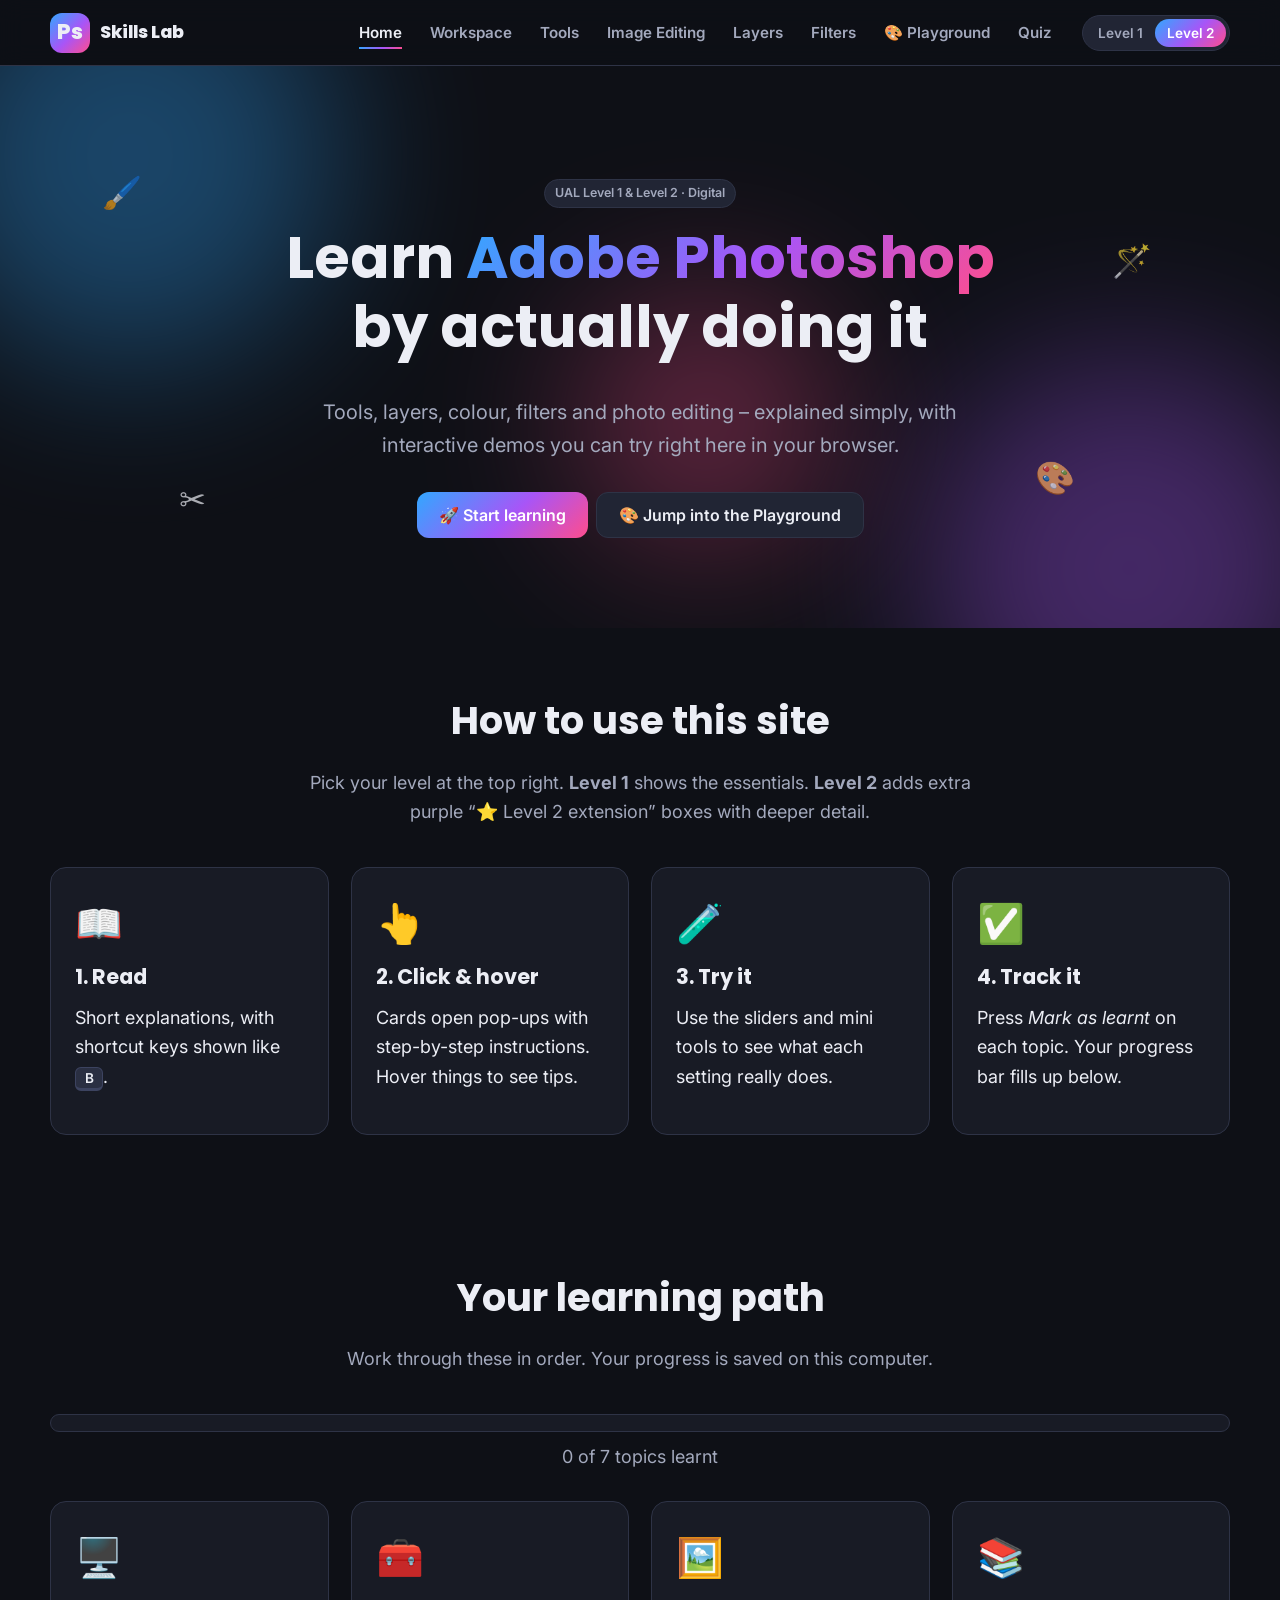
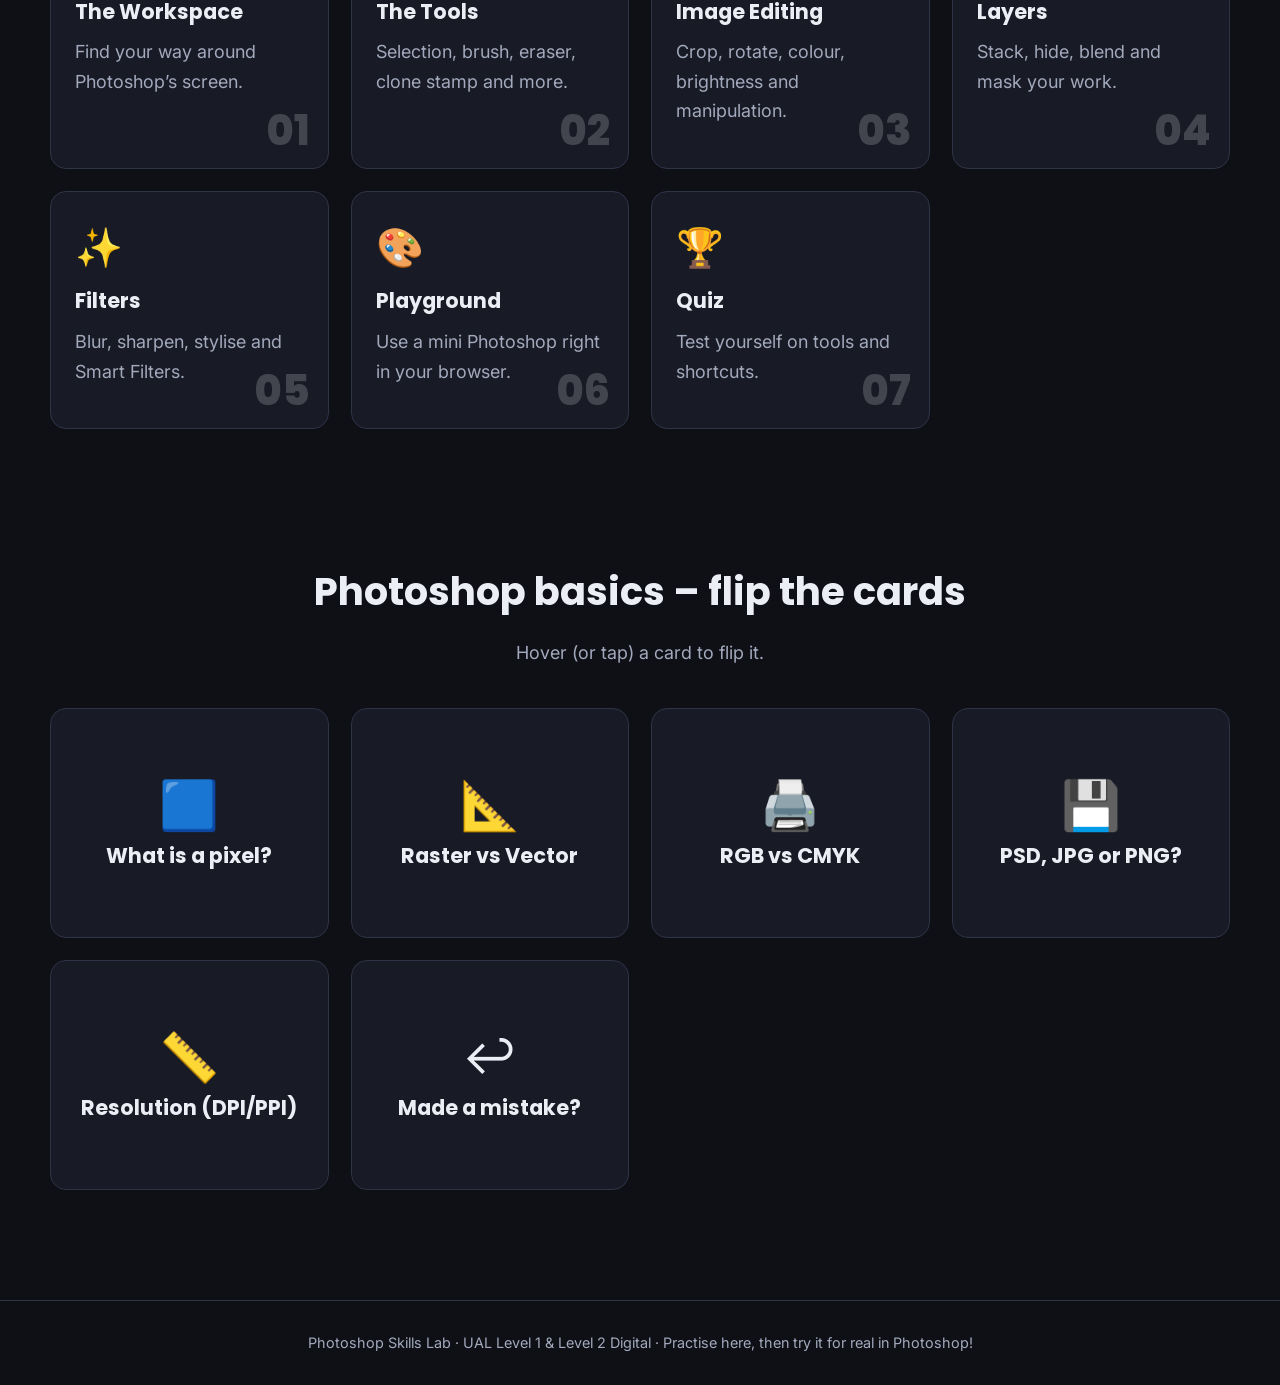
==== index.html @ cb0659a5 "Add files via upload" ====
<!DOCTYPE html>
<html lang="en">
<head>
  <meta charset="UTF-8">
  <meta name="viewport" content="width=device-width, initial-scale=1.0">
  <title>Photoshop Skills Lab</title>
  <link rel="stylesheet" href="css/style.css">
</head>
<body>

  <!-- ===== HERO ===== -->
  <header class="hero">
    <div class="blob b1"></div><div class="blob b2"></div><div class="blob b3"></div>
    <div class="floating-icons">
      <span style="top:18%;left:8%">🖌️</span>
      <span style="top:30%;right:10%;animation-delay:-2s">🪄</span>
      <span style="bottom:18%;left:14%;animation-delay:-3s">✂️</span>
      <span style="bottom:22%;right:16%;animation-delay:-1s">🎨</span>
    </div>
    <div class="container">
      <span class="pill">UAL Level 1 &amp; Level 2 · Digital</span>
      <h1 style="margin-top:16px">Learn <span class="grad-text">Adobe Photoshop</span><br>by actually doing it</h1>
      <p class="lead">Tools, layers, colour, filters and photo editing – explained simply, with interactive demos you can try right here in your browser.</p>
      <div class="btn-row" style="justify-content:center">
        <a class="btn btn-primary" href="workspace.html">🚀 Start learning</a>
        <a class="btn" href="playground.html">🎨 Jump into the Playground</a>
      </div>
    </div>
  </header>

  <!-- ===== HOW TO USE ===== -->
  <section class="container">
    <div class="section-title reveal">
      <h2>How to use this site</h2>
      <p>Pick your level at the top right. <strong>Level 1</strong> shows the essentials. <strong>Level 2</strong> adds extra purple “⭐ Level 2 extension” boxes with deeper detail.</p>
    </div>
    <div class="grid">
      <div class="card reveal"><div class="icon">📖</div><h3>1. Read</h3><p>Short explanations, with shortcut keys shown like <kbd>B</kbd>.</p></div>
      <div class="card reveal"><div class="icon">👆</div><h3>2. Click &amp; hover</h3><p>Cards open pop-ups with step-by-step instructions. Hover things to see tips.</p></div>
      <div class="card reveal"><div class="icon">🧪</div><h3>3. Try it</h3><p>Use the sliders and mini tools to see what each setting really does.</p></div>
      <div class="card reveal"><div class="icon">✅</div><h3>4. Track it</h3><p>Press <em>Mark as learnt</em> on each topic. Your progress bar fills up below.</p></div>
    </div>
  </section>

  <!-- ===== LEARNING PATH ===== -->
  <section class="container">
    <div class="section-title reveal">
      <h2>Your learning path</h2>
      <p>Work through these in order. Your progress is saved on this computer.</p>
    </div>
    <div class="progress-wrap reveal" style="margin-bottom:10px"><div class="progress-fill" id="path-progress"></div></div>
    <p class="center muted" id="path-text" style="margin-bottom:30px"></p>
    <div class="grid" id="path"></div>
  </section>

  <!-- ===== DID YOU KNOW flip cards ===== -->
  <section class="container">
    <div class="section-title reveal">
      <h2>Photoshop basics – flip the cards</h2>
      <p>Hover (or tap) a card to flip it.</p>
    </div>
    <div class="grid">
      <div class="flip reveal" onclick="this.classList.toggle('flipped')"><div class="flip-inner">
        <div class="flip-face flip-front"><div class="icon">🟦</div><h3>What is a pixel?</h3></div>
        <div class="flip-face flip-back"><p>A <strong>pixel</strong> is one tiny square of colour. Photos are made of millions of them. Zoom right in on any photo and you will see the squares.</p></div>
      </div></div>
      <div class="flip reveal" onclick="this.classList.toggle('flipped')"><div class="flip-inner">
        <div class="flip-face flip-front"><div class="icon">📐</div><h3>Raster vs Vector</h3></div>
        <div class="flip-face flip-back"><p>Photoshop is mainly <strong>raster</strong> (pixels) – it goes blurry if you enlarge it too much. <strong>Vector</strong> (Illustrator) uses maths and stays sharp at any size.</p></div>
      </div></div>
      <div class="flip reveal" onclick="this.classList.toggle('flipped')"><div class="flip-inner">
        <div class="flip-face flip-front"><div class="icon">🖨️</div><h3>RGB vs CMYK</h3></div>
        <div class="flip-face flip-back"><p><strong>RGB</strong> (Red, Green, Blue) is for screens. <strong>CMYK</strong> (Cyan, Magenta, Yellow, Black) is for printing. Choose this when you make a new document.</p></div>
      </div></div>
      <div class="flip reveal" onclick="this.classList.toggle('flipped')"><div class="flip-inner">
        <div class="flip-face flip-front"><div class="icon">💾</div><h3>PSD, JPG or PNG?</h3></div>
        <div class="flip-face flip-back"><p><strong>PSD</strong> keeps your layers (save your working file as this!). <strong>JPG</strong> is small, for photos. <strong>PNG</strong> keeps transparent backgrounds.</p></div>
      </div></div>
      <div class="flip reveal" onclick="this.classList.toggle('flipped')"><div class="flip-inner">
        <div class="flip-face flip-front"><div class="icon">📏</div><h3>Resolution (DPI/PPI)</h3></div>
        <div class="flip-face flip-back"><p><strong>72 ppi</strong> is fine for screens and web. <strong>300 ppi</strong> is the standard for good-quality printing.</p></div>
      </div></div>
      <div class="flip reveal" onclick="this.classList.toggle('flipped')"><div class="flip-inner">
        <div class="flip-face flip-front"><div class="icon">↩️</div><h3>Made a mistake?</h3></div>
        <div class="flip-face flip-back"><p>Press <kbd>Ctrl</kbd>+<kbd>Z</kbd> (Mac: <kbd>⌘</kbd>+<kbd>Z</kbd>) to undo. Press it again to keep going back. The <strong>History</strong> panel shows every step.</p></div>
      </div></div>
    </div>
  </section>

  <script src="js/main.js"></script>
  <script>
    /* Learning path cards – edit this list to change the path */
    const path = [
      { id: 'workspace', icon: '🖥️', title: 'The Workspace',  text: 'Find your way around Photoshop’s screen.', href: 'workspace.html' },
      { id: 'tools',     icon: '🧰', title: 'The Tools',      text: 'Selection, brush, eraser, clone stamp and more.', href: 'tools.html' },
      { id: 'editing',   icon: '🖼️', title: 'Image Editing',  text: 'Crop, rotate, colour, brightness and manipulation.', href: 'editing.html' },
      { id: 'layers',    icon: '📚', title: 'Layers',         text: 'Stack, hide, blend and mask your work.', href: 'layers.html' },
      { id: 'filters',   icon: '✨', title: 'Filters',        text: 'Blur, sharpen, stylise and Smart Filters.', href: 'filters.html' },
      { id: 'playground',icon: '🎨', title: 'Playground',     text: 'Use a mini Photoshop right in your browser.', href: 'playground.html' },
      { id: 'quiz',      icon: '🏆', title: 'Quiz',           text: 'Test yourself on tools and shortcuts.', href: 'quiz.html' }
    ];
    const done = getDone();
    document.getElementById('path').innerHTML = path.map((p, i) => `
      <a class="card path-card reveal visible ${done.includes(p.id) ? 'done' : ''}" href="${p.href}" style="text-decoration:none;color:inherit">
        <div class="icon">${p.icon}</div><h3>${p.title}</h3><p class="muted">${p.text}</p>
        <span class="num">0${i + 1}</span>
      </a>`).join('');
    const count = path.filter(p => done.includes(p.id)).length;
    setTimeout(() => document.getElementById('path-progress').style.width = (count / path.length * 100) + '%', 300);
    document.getElementById('path-text').textContent = `${count} of ${path.length} topics learnt`;
  </script>
</body>
</html>
---- css/style.css ----
/* ============================================================
   PHOTOSHOP SKILLS LAB  –  main stylesheet
   Change the colours in :root to re-theme the whole site.
   ============================================================ */
@import url('https://fonts.googleapis.com/css2?family=Poppins:wght@500;700;800&family=Inter:wght@400;500;600&display=swap');

:root {
  --bg: #0e1016;
  --panel: #181b25;
  --panel-2: #212534;
  --line: #2e3346;
  --text: #eceef5;
  --muted: #a3a9bd;
  --accent: #31a8ff;      /* Photoshop-style blue */
  --accent-2: #a855f7;    /* purple */
  --pink: #ff4d8d;
  --green: #22c55e;
  --yellow: #facc15;
  --orange: #fb923c;
  --radius: 16px;
  --shadow: 0 10px 30px rgba(0, 0, 0, .35);
  --grad: linear-gradient(135deg, var(--accent), var(--accent-2) 55%, var(--pink));
}

* { box-sizing: border-box; }
html { scroll-behavior: smooth; }
body {
  margin: 0;
  background: var(--bg);
  color: var(--text);
  font-family: 'Inter', system-ui, sans-serif;
  font-size: 18px;              /* large, easy-to-read base size */
  line-height: 1.65;
}
h1, h2, h3, h4 { font-family: 'Poppins', sans-serif; line-height: 1.2; margin: 0 0 .6em; }
h1 { font-size: clamp(2.2rem, 5vw, 3.6rem); }
h2 { font-size: clamp(1.7rem, 3.5vw, 2.4rem); }
h3 { font-size: 1.3rem; }
p  { margin: 0 0 1em; }
a  { color: var(--accent); }
img { max-width: 100%; display: block; }
.container { width: min(1180px, 100% - 32px); margin-inline: auto; }
section { padding: 70px 0; }
.muted { color: var(--muted); }
.center { text-align: center; }
.grad-text { background: var(--grad); -webkit-background-clip: text; background-clip: text; color: transparent; }

/* ---------- scroll progress bar ---------- */
#scroll-progress { position: fixed; top: 0; left: 0; height: 4px; width: 0; background: var(--grad); z-index: 200; }

/* ---------- navigation ---------- */
.site-nav {
  position: sticky; top: 0; z-index: 100;
  background: rgba(14, 16, 22, .85); backdrop-filter: blur(12px);
  border-bottom: 1px solid var(--line);
}
.nav-inner { display: flex; align-items: center; gap: 18px; padding: 12px 0; }
.logo { display: flex; align-items: center; gap: 10px; text-decoration: none; color: var(--text); font-family: 'Poppins'; font-weight: 800; font-size: 1.1rem; }
.logo-mark {
  width: 40px; height: 40px; border-radius: 12px; display: grid; place-items: center;
  background: var(--grad); font-size: 1.3rem; transition: transform .4s;
}
.logo:hover .logo-mark { transform: rotate(-12deg) scale(1.1); }
.nav-links { display: flex; gap: 4px; list-style: none; margin: 0 0 0 auto; padding: 0; }
.nav-links a {
  position: relative; display: block; padding: 8px 12px; border-radius: 10px;
  color: var(--muted); text-decoration: none; font-weight: 600; font-size: .95rem; transition: .2s;
}
.nav-links a::after {
  content: ''; position: absolute; left: 12px; right: 12px; bottom: 4px; height: 2px;
  background: var(--grad); transform: scaleX(0); transition: transform .3s;
}
.nav-links a:hover { color: var(--text); background: var(--panel-2); }
.nav-links a:hover::after, .nav-links a.active::after { transform: scaleX(1); }
.nav-links a.active { color: var(--text); }
.level-switch { display: flex; background: var(--panel-2); border: 1px solid var(--line); border-radius: 999px; padding: 3px; }
.level-switch button {
  border: 0; background: none; color: var(--muted); font: 600 .85rem 'Inter'; padding: 6px 12px;
  border-radius: 999px; cursor: pointer; transition: .25s;
}
.level-switch button.on { background: var(--grad); color: #fff; }
.burger { display: none; margin-left: auto; background: none; border: 0; color: var(--text); font-size: 1.8rem; cursor: pointer; }

@media (max-width: 980px) {
  .burger { display: block; }
  .nav-links {
    position: absolute; top: 100%; left: 0; right: 0; flex-direction: column; padding: 12px 16px;
    background: var(--panel); border-bottom: 1px solid var(--line); display: none;
  }
  .nav-links.open { display: flex; }
}

/* ---------- buttons ---------- */
.btn {
  display: inline-flex; align-items: center; gap: 8px; padding: 12px 22px; border-radius: 12px;
  border: 1px solid var(--line); background: var(--panel-2); color: var(--text);
  font: 600 1rem 'Inter'; cursor: pointer; text-decoration: none; transition: transform .2s, box-shadow .2s, background .2s;
}
.btn:hover { transform: translateY(-3px); box-shadow: 0 8px 24px rgba(49, 168, 255, .25); }
.btn:active { transform: translateY(0) scale(.97); }
.btn-primary { background: var(--grad); border: 0; color: #fff; }
.btn-small { padding: 7px 14px; font-size: .9rem; }
.btn.is-on { outline: 2px solid var(--accent); background: #1d3550; }

/* ---------- hero ---------- */
.hero { position: relative; overflow: hidden; padding: 110px 0 90px; text-align: center; }
.hero p.lead { font-size: 1.25rem; color: var(--muted); max-width: 720px; margin: 0 auto 30px; }
.blob { position: absolute; width: 420px; height: 420px; border-radius: 50%; filter: blur(80px); opacity: .35; z-index: -1; animation: float 12s ease-in-out infinite; }
.blob.b1 { background: var(--accent); top: -120px; left: -80px; }
.blob.b2 { background: var(--accent-2); bottom: -150px; right: -60px; animation-delay: -4s; }
.blob.b3 { background: var(--pink); top: 40%; left: 45%; width: 260px; height: 260px; animation-delay: -8s; }
@keyframes float { 0%,100% { transform: translate(0,0) scale(1); } 50% { transform: translate(40px,-30px) scale(1.12); } }
.floating-icons span {
  position: absolute; font-size: 2rem; opacity: .7; animation: bob 6s ease-in-out infinite;
}
@keyframes bob { 0%,100% { transform: translateY(0) rotate(0); } 50% { transform: translateY(-18px) rotate(10deg); } }
.page-hero { padding: 70px 0 40px; text-align: center; position: relative; overflow: hidden; }
.page-hero .emoji { font-size: 3.5rem; display: inline-block; animation: bob 4s ease-in-out infinite; }

/* ---------- cards ---------- */
.grid { display: grid; gap: 22px; grid-template-columns: repeat(auto-fill, minmax(250px, 1fr)); }
.card {
  position: relative; background: var(--panel); border: 1px solid var(--line); border-radius: var(--radius);
  padding: 24px; transition: transform .25s, border-color .25s, box-shadow .25s; overflow: hidden;
}
.card::before { /* glow that follows the mouse */
  content: ''; position: absolute; inset: 0; pointer-events: none; opacity: 0; transition: opacity .3s;
  background: radial-gradient(300px circle at var(--mx, 50%) var(--my, 50%), rgba(49,168,255,.18), transparent 60%);
}
.card:hover::before { opacity: 1; }
.card:hover { border-color: var(--accent); box-shadow: var(--shadow); }
.card.clickable { cursor: pointer; }
.card .icon { font-size: 2.4rem; margin-bottom: 10px; display: inline-block; transition: transform .35s; }
.card:hover .icon { transform: scale(1.2) rotate(-8deg); }
.card .tag { position: absolute; top: 16px; right: 16px; }

kbd {
  display: inline-block; min-width: 28px; padding: 2px 8px; border-radius: 6px; text-align: center;
  background: #2a2f42; border: 1px solid #3c4360; border-bottom-width: 3px; font: 600 .85rem 'Inter'; color: var(--text);
}
.pill { display: inline-block; padding: 3px 10px; border-radius: 999px; background: var(--panel-2); border: 1px solid var(--line); font-size: .78rem; font-weight: 600; color: var(--muted); }

/* ---------- info boxes ---------- */
.box { border-radius: 14px; padding: 18px 20px; margin: 18px 0; border-left: 5px solid; background: var(--panel); }
.box.tip  { border-color: var(--green); }
.box.warn { border-color: var(--orange); }
.box.info { border-color: var(--accent); }
.box strong:first-child { display: block; margin-bottom: 4px; }
.l2 { position: relative; border: 1px dashed var(--accent-2); background: rgba(168, 85, 247, .07); border-radius: 14px; padding: 18px 20px; margin: 18px 0; }
.l2::before { content: '⭐ Level 2 extension'; display: block; margin-bottom: 8px; font: 700 .75rem 'Inter'; letter-spacing: .05em; text-transform: uppercase; color: var(--accent-2); }
body[data-level="1"] .l2 { display: none !important; }

/* ---------- section titles / two-column layout ---------- */
.section-title { text-align: center; margin-bottom: 40px; }
.section-title p { color: var(--muted); max-width: 680px; margin: 0 auto; }
.split { display: grid; grid-template-columns: 1fr 1fr; gap: 40px; align-items: center; }
@media (max-width: 860px) { .split { grid-template-columns: 1fr; } }

/* ---------- reveal on scroll ---------- */
.reveal { opacity: 0; transform: translateY(30px); transition: opacity .7s, transform .7s; }
.reveal.visible { opacity: 1; transform: none; }

/* ---------- tooltips (add data-tip="text" to anything) ---------- */
[data-tip] { position: relative; }
[data-tip]:hover::after {
  content: attr(data-tip); position: absolute; bottom: calc(100% + 8px); left: 50%; transform: translateX(-50%);
  background: #000; color: #fff; padding: 6px 10px; border-radius: 8px; font-size: .8rem; white-space: nowrap; z-index: 50;
  pointer-events: none; animation: pop .2s;
}
@keyframes pop { from { opacity: 0; transform: translate(-50%, 6px); } }

/* ---------- modal / pop-up ---------- */
dialog.modal {
  width: min(680px, 94vw); max-height: 88vh; border: 1px solid var(--line); border-radius: 20px; padding: 0;
  background: var(--panel); color: var(--text); box-shadow: 0 30px 80px rgba(0,0,0,.6);
}
dialog.modal[open] { animation: zoomIn .3s cubic-bezier(.2,.9,.3,1.3); }
dialog.modal::backdrop { background: rgba(5, 6, 10, .7); backdrop-filter: blur(4px); }
@keyframes zoomIn { from { opacity: 0; transform: scale(.85); } }
.modal-head { padding: 22px 26px; background: var(--grad); color: #fff; display: flex; align-items: center; gap: 14px; }
.modal-head h2 { margin: 0; font-size: 1.6rem; }
.modal-head .big { font-size: 2.6rem; }
.modal-body { padding: 22px 26px 28px; overflow: auto; }
.modal-body ol li { margin-bottom: 6px; }
.modal-close {
  margin-left: auto; background: rgba(0,0,0,.25); border: 0; color: #fff; width: 40px; height: 40px;
  border-radius: 50%; font-size: 1.3rem; cursor: pointer; transition: transform .2s;
}
.modal-close:hover { transform: rotate(90deg); }

/* ---------- toast ---------- */
.toast {
  position: fixed; bottom: 24px; left: 50%; transform: translate(-50%, 120px); z-index: 300;
  background: var(--panel-2); border: 1px solid var(--accent); padding: 12px 20px; border-radius: 12px;
  box-shadow: var(--shadow); transition: transform .35s; font-weight: 600;
}
.toast.show { transform: translate(-50%, 0); }

/* ---------- learning path / progress ---------- */
.progress-wrap { background: var(--panel); border: 1px solid var(--line); border-radius: 999px; height: 18px; overflow: hidden; }
.progress-fill { height: 100%; width: 0; background: var(--grad); transition: width 1s; }
.path-card .num { font: 800 2.6rem 'Poppins'; opacity: .2; position: absolute; right: 18px; bottom: 6px; }
.path-card.done { border-color: var(--green); }
.path-card.done::after { content: '✓ Learnt'; position: absolute; top: 16px; right: 16px; color: var(--green); font-weight: 700; font-size: .85rem; }
.learn-btn.done { background: var(--green); border-color: var(--green); color: #052e13; }

/* ---------- workspace diagram (home page) ---------- */
.ps-mock { border: 1px solid var(--line); border-radius: 14px; overflow: hidden; background: #1e1e1e; font-size: .8rem; user-select: none; }
.ps-mock .hot { position: relative; cursor: pointer; transition: background .2s, outline .2s; outline: 2px solid transparent; outline-offset: -2px; }
.ps-mock .hot:hover { outline-color: var(--yellow); background: rgba(250, 204, 21, .12); }
.ps-mock .hot .label { position: absolute; top: 6px; left: 6px; background: var(--yellow); color: #000; font-weight: 700; padding: 1px 7px; border-radius: 6px; font-size: .72rem; }
.mock-menu { height: 30px; background: #2b2b2b; display: flex; gap: 16px; align-items: center; padding: 0 12px 0 90px; color: #bbb; }
.mock-options { height: 34px; background: #333; border-top: 1px solid #222; }
.mock-body { display: grid; grid-template-columns: 54px 1fr 190px; height: 320px; }
.mock-tools { background: #2b2b2b; display: flex; flex-direction: column; align-items: center; gap: 6px; padding-top: 34px; }
.mock-tools i { width: 24px; height: 18px; background: #444; border-radius: 4px; display: block; }
.mock-canvas { background: #3a3a3a; display: grid; place-items: center; }
.mock-canvas img { width: 70%; border-radius: 4px; box-shadow: 0 6px 20px rgba(0,0,0,.5); }
.mock-panels { background: #2b2b2b; display: grid; grid-template-rows: 1fr 1fr; gap: 2px; }
.mock-panels > div { background: #323232; padding: 30px 10px 10px; }
.mock-layer { height: 20px; background: #444; margin-bottom: 4px; border-radius: 3px; }
.mock-layer.sel { background: #3d6fa5; }

/* ---------- interactive demo stage ---------- */
.demo { background: var(--panel); border: 1px solid var(--line); border-radius: 20px; padding: 24px; }
.demo-grid { display: grid; grid-template-columns: 1.5fr 1fr; gap: 26px; }
@media (max-width: 900px) { .demo-grid { grid-template-columns: 1fr; } }
.stage { position: relative; border-radius: 14px; overflow: hidden; background: #0b0c10; aspect-ratio: 8 / 5; display: grid; place-items: center; }
.stage img { width: 100%; height: 100%; object-fit: contain; transition: filter .25s, transform .35s; }
.controls label { display: block; font-weight: 600; font-size: .92rem; margin: 14px 0 4px; }
.controls label span { float: right; color: var(--accent); }
.btn-row { display: flex; flex-wrap: wrap; gap: 8px; margin-top: 10px; }

input[type=range] { -webkit-appearance: none; appearance: none; width: 100%; height: 8px; border-radius: 99px; background: var(--panel-2); outline: none; }
input[type=range]::-webkit-slider-thumb { -webkit-appearance: none; width: 20px; height: 20px; border-radius: 50%; background: var(--accent); border: 3px solid #fff; cursor: pointer; transition: transform .2s; }
input[type=range]::-webkit-slider-thumb:hover { transform: scale(1.25); }
input[type=range]::-moz-range-thumb { width: 18px; height: 18px; border-radius: 50%; background: var(--accent); border: 3px solid #fff; cursor: pointer; }
select, input[type=text], input[type=number] {
  width: 100%; padding: 10px 12px; border-radius: 10px; background: var(--panel-2); color: var(--text); border: 1px solid var(--line); font: 500 1rem 'Inter';
}
input[type=color] { width: 54px; height: 40px; border: 0; border-radius: 10px; background: none; cursor: pointer; padding: 0; }

/* before / after comparison */
.compare { position: relative; aspect-ratio: 8 / 5; border-radius: 14px; overflow: hidden; user-select: none; }
.compare img { position: absolute; inset: 0; width: 100%; height: 100%; object-fit: cover; }
.compare .after { clip-path: inset(0 0 0 50%); }
.compare .handle { position: absolute; top: 0; bottom: 0; left: 50%; width: 4px; background: #fff; transform: translateX(-50%); pointer-events: none; }
.compare .handle::after { content: '⇆'; position: absolute; top: 50%; left: 50%; transform: translate(-50%,-50%); width: 42px; height: 42px; border-radius: 50%; background: #fff; color: #000; display: grid; place-items: center; font-weight: 800; }
.compare input { position: absolute; inset: 0; width: 100%; height: 100%; opacity: 0; cursor: ew-resize; }
.compare .lbl { position: absolute; top: 10px; background: rgba(0,0,0,.6); padding: 2px 10px; border-radius: 8px; font-size: .8rem; font-weight: 700; }

/* crop demo */
.crop-box { position: absolute; border: 2px solid #fff; box-shadow: 0 0 0 9999px rgba(0,0,0,.55); cursor: move; touch-action: none; }
.crop-box::before, .crop-box::after { content: ''; position: absolute; inset: 0; pointer-events: none; }
.crop-box::before { border-left: 1px solid rgba(255,255,255,.6); border-right: 1px solid rgba(255,255,255,.6); left: 33.33%; right: 33.33%; }
.crop-box::after  { border-top: 1px solid rgba(255,255,255,.6); border-bottom: 1px solid rgba(255,255,255,.6); top: 33.33%; bottom: 33.33%; }

/* accordion */
details.acc { background: var(--panel); border: 1px solid var(--line); border-radius: 14px; margin-bottom: 12px; overflow: hidden; }
details.acc summary { padding: 16px 20px; cursor: pointer; font: 600 1.05rem 'Poppins'; list-style: none; display: flex; align-items: center; gap: 12px; }
details.acc summary::after { content: '+'; margin-left: auto; font-size: 1.5rem; transition: transform .3s; }
details.acc[open] summary::after { transform: rotate(45deg); }
details.acc summary:hover { background: var(--panel-2); }
details.acc .acc-body { padding: 0 20px 18px; }

/* flip cards */
.flip { perspective: 1000px; height: 230px; cursor: pointer; }
.flip-inner { position: relative; width: 100%; height: 100%; transition: transform .7s; transform-style: preserve-3d; }
.flip:hover .flip-inner, .flip.flipped .flip-inner { transform: rotateY(180deg); }
.flip-face { position: absolute; inset: 0; backface-visibility: hidden; border-radius: var(--radius); padding: 22px; border: 1px solid var(--line); display: flex; flex-direction: column; justify-content: center; }
.flip-front { background: var(--panel); text-align: center; align-items: center; }
.flip-front .icon { font-size: 3rem; }
.flip-back { background: var(--panel-2); transform: rotateY(180deg); font-size: .95rem; border-color: var(--accent); }

/* tables */
table.shortcuts { width: 100%; border-collapse: collapse; background: var(--panel); border-radius: 14px; overflow: hidden; }
table.shortcuts th, table.shortcuts td { padding: 12px 16px; text-align: left; border-bottom: 1px solid var(--line); }
table.shortcuts th { background: var(--panel-2); font-family: 'Poppins'; }
table.shortcuts tr:hover td { background: rgba(49,168,255,.07); }

/* filter chips */
.chips { display: flex; flex-wrap: wrap; gap: 10px; justify-content: center; margin-bottom: 26px; }
.chip { padding: 8px 16px; border-radius: 999px; border: 1px solid var(--line); background: var(--panel); color: var(--muted); cursor: pointer; font: 600 .92rem 'Inter'; transition: .2s; }
.chip:hover { color: var(--text); border-color: var(--accent); }
.chip.on { background: var(--grad); color: #fff; border-color: transparent; }
.search { max-width: 420px; margin: 0 auto 18px; }

/* footer */
.site-footer { border-top: 1px solid var(--line); padding: 30px 0; margin-top: 40px; color: var(--muted); font-size: .9rem; text-align: center; }
#to-top {
  position: fixed; right: 20px; bottom: 20px; width: 48px; height: 48px; border-radius: 50%; border: 0;
  background: var(--grad); color: #fff; font-size: 1.3rem; cursor: pointer; opacity: 0; pointer-events: none; transition: .3s; z-index: 90;
}
#to-top.show { opacity: 1; pointer-events: auto; }

/* ============================================================
   PLAYGROUND (mini Photoshop)
   ============================================================ */
.ps-app { display: grid; grid-template-columns: 70px 1fr 300px; gap: 14px; align-items: start; }
@media (max-width: 1000px) { .ps-app { grid-template-columns: 60px 1fr; } .ps-info { grid-column: 1 / -1; } }
.ps-toolbar { background: #262a38; border: 1px solid var(--line); border-radius: 14px; padding: 8px; display: flex; flex-direction: column; gap: 6px; position: sticky; top: 80px; }
.ps-toolbar button {
  width: 100%; aspect-ratio: 1; border: 1px solid transparent; border-radius: 10px; background: none; color: var(--text);
  font-size: 1.5rem; cursor: pointer; transition: .2s;
}
.ps-toolbar button:hover { background: var(--panel-2); transform: scale(1.08); }
.ps-toolbar button.active { background: #1d3550; border-color: var(--accent); }
.ps-toolbar [data-tip]:hover::after { left: 110%; bottom: auto; top: 50%; transform: translateY(-50%); }
.ps-options { display: flex; flex-wrap: wrap; align-items: center; gap: 14px; background: #262a38; border: 1px solid var(--line); border-radius: 14px; padding: 10px 14px; margin-bottom: 12px; font-size: .88rem; }
.ps-options .opt { display: flex; align-items: center; gap: 8px; }
.ps-options input[type=range] { width: 110px; }
.ps-options output { min-width: 38px; color: var(--accent); font-weight: 700; }
.canvas-wrap {
  position: relative; border-radius: 10px; overflow: hidden; border: 1px solid var(--line);
  /* checkerboard = transparent pixels, just like Photoshop */
  background: repeating-conic-gradient(#cfcfcf 0 25%, #fff 0 50%) 0 0 / 20px 20px;
}
.canvas-wrap canvas { display: block; width: 100%; height: auto; }
#overlay { position: absolute; inset: 0; touch-action: none; cursor: crosshair; }
.ps-info { background: var(--panel); border: 1px solid var(--line); border-radius: 14px; padding: 18px; }
.ps-info h3 { display: flex; align-items: center; gap: 10px; }
.ps-info .how { background: var(--panel-2); border-radius: 10px; padding: 12px; font-size: .92rem; }
.challenge { display: flex; gap: 10px; align-items: flex-start; padding: 8px 0; border-bottom: 1px solid var(--line); font-size: .92rem; cursor: pointer; }
.challenge input { margin-top: 6px; accent-color: var(--green); transform: scale(1.3); }
.challenge.done span { text-decoration: line-through; color: var(--muted); }

/* ---------- layers demo ---------- */
.layer-stage { position: relative; aspect-ratio: 8 / 5; border-radius: 14px; overflow: hidden; background: repeating-conic-gradient(#cfcfcf 0 25%, #fff 0 50%) 0 0 / 20px 20px; touch-action: none; }
.layer-stage .lyr { position: absolute; inset: 0; transition: opacity .2s; }
.layer-stage .lyr.movable { cursor: grab; }
.layers-panel { background: #262a38; border: 1px solid var(--line); border-radius: 14px; overflow: hidden; }
.layers-panel .lp-head { padding: 10px 14px; background: #1f2230; font-weight: 700; display: flex; justify-content: space-between; }
.layer-row { display: flex; align-items: center; gap: 10px; padding: 8px 10px; border-bottom: 1px solid var(--line); cursor: pointer; transition: background .2s; }
.layer-row:hover { background: #2e3346; }
.layer-row.sel { background: #1d3550; }
.layer-row .eye { background: none; border: 0; font-size: 1.1rem; cursor: pointer; width: 28px; }
.layer-row .thumb { width: 44px; height: 28px; border-radius: 4px; border: 1px solid #555; flex-shrink: 0; }
.layer-row.hidden-layer .name, .layer-row.hidden-layer .thumb { opacity: .35; }
.lp-controls { padding: 12px 14px; font-size: .9rem; }
.mask-demo { position: relative; aspect-ratio: 8/5; border-radius: 14px; overflow: hidden; background: repeating-conic-gradient(#cfcfcf 0 25%, #fff 0 50%) 0 0 / 20px 20px; }
.mask-demo img { position: absolute; inset: 0; width: 100%; height: 100%; object-fit: cover; }
.mask-strip { height: 34px; border-radius: 8px; margin-top: 10px; border: 1px solid var(--line); }

/* ---------- quiz ---------- */
.quiz-card { max-width: 760px; margin: 0 auto; background: var(--panel); border: 1px solid var(--line); border-radius: 20px; padding: 30px; }
.quiz-opts { display: grid; gap: 12px; margin: 20px 0; }
.quiz-opts button {
  text-align: left; padding: 14px 18px; border-radius: 12px; border: 2px solid var(--line); background: var(--panel-2);
  color: var(--text); font: 500 1rem 'Inter'; cursor: pointer; transition: .2s;
}
.quiz-opts button:hover:not(:disabled) { border-color: var(--accent); transform: translateX(6px); }
.quiz-opts button.right { border-color: var(--green); background: rgba(34,197,94,.15); }
.quiz-opts button.wrong { border-color: var(--pink); background: rgba(255,77,141,.15); animation: shake .4s; }
@keyframes shake { 25% { transform: translateX(-8px); } 75% { transform: translateX(8px); } }
.big-key { font: 800 4rem 'Poppins'; margin: 10px 0; }
.confetti { position: fixed; top: -20px; width: 10px; height: 16px; z-index: 400; pointer-events: none; animation: fall linear forwards; }
@keyframes fall { to { transform: translateY(110vh) rotate(720deg); } }
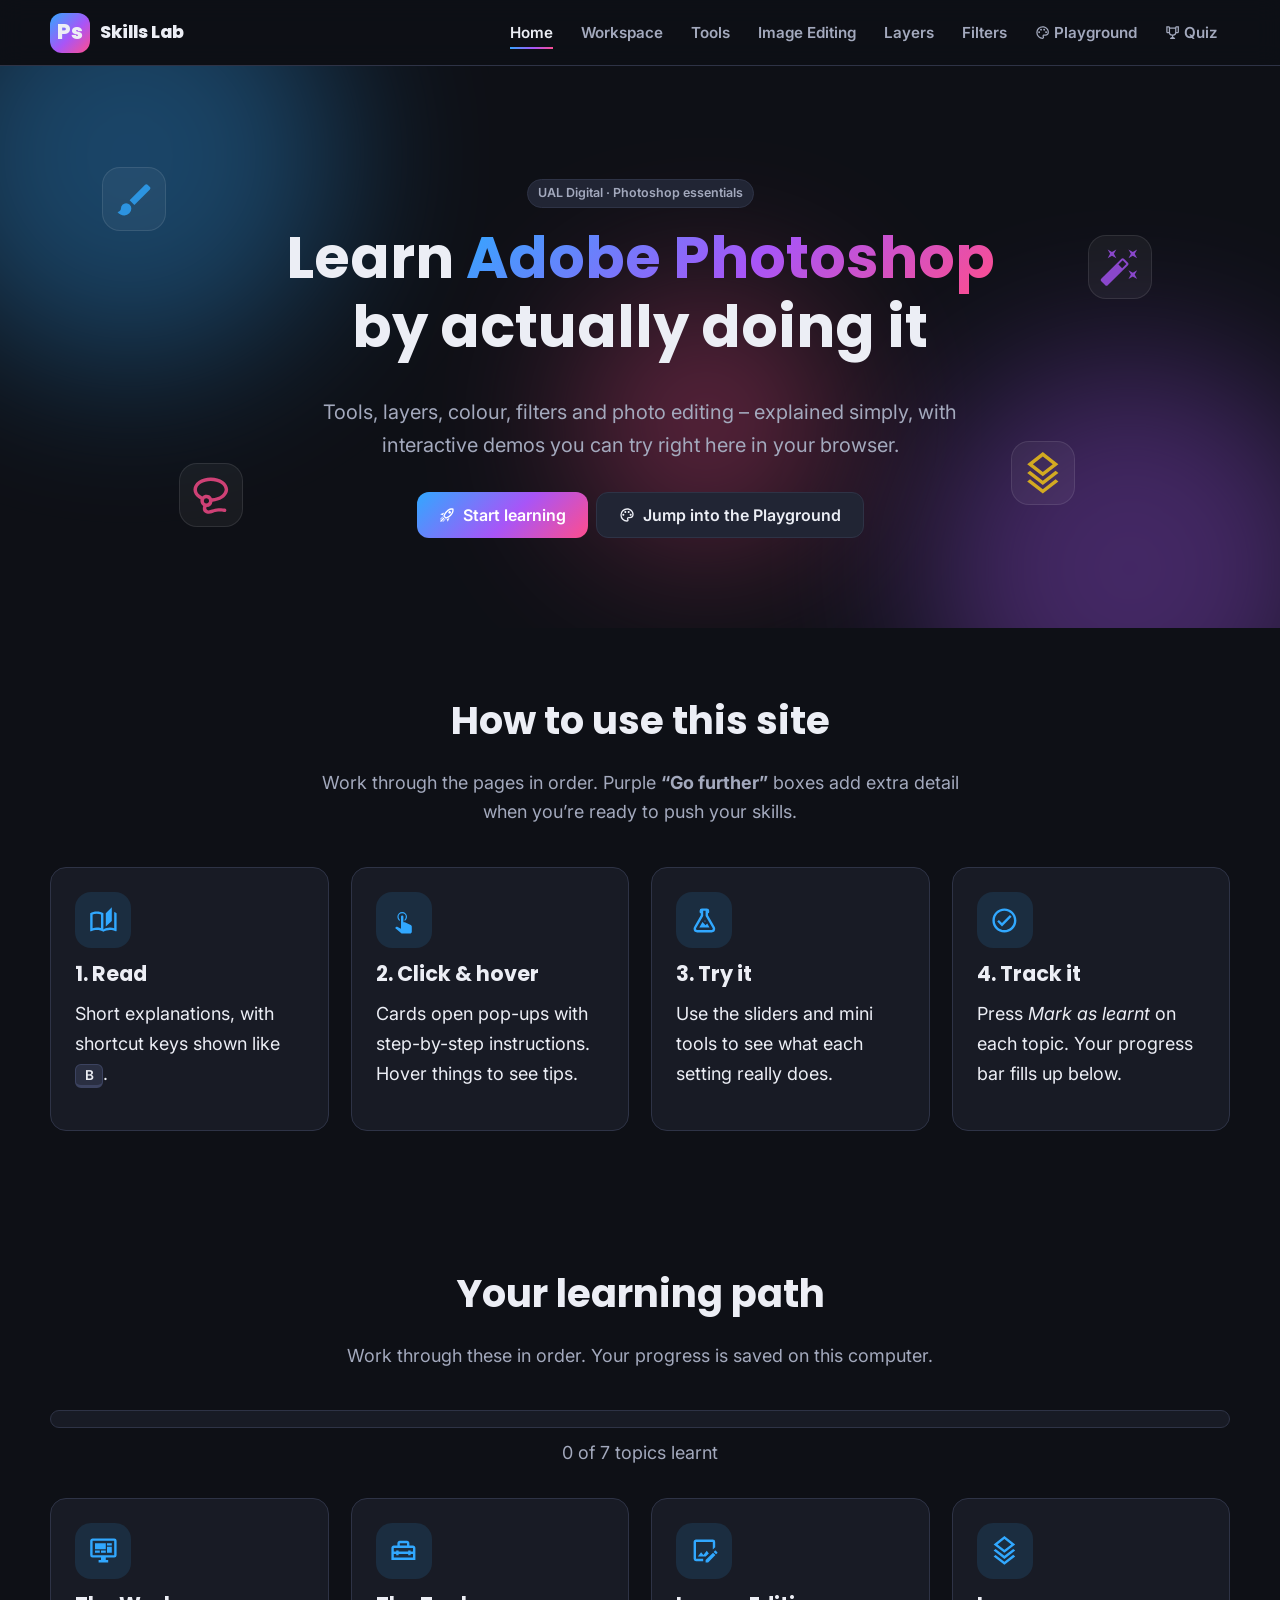
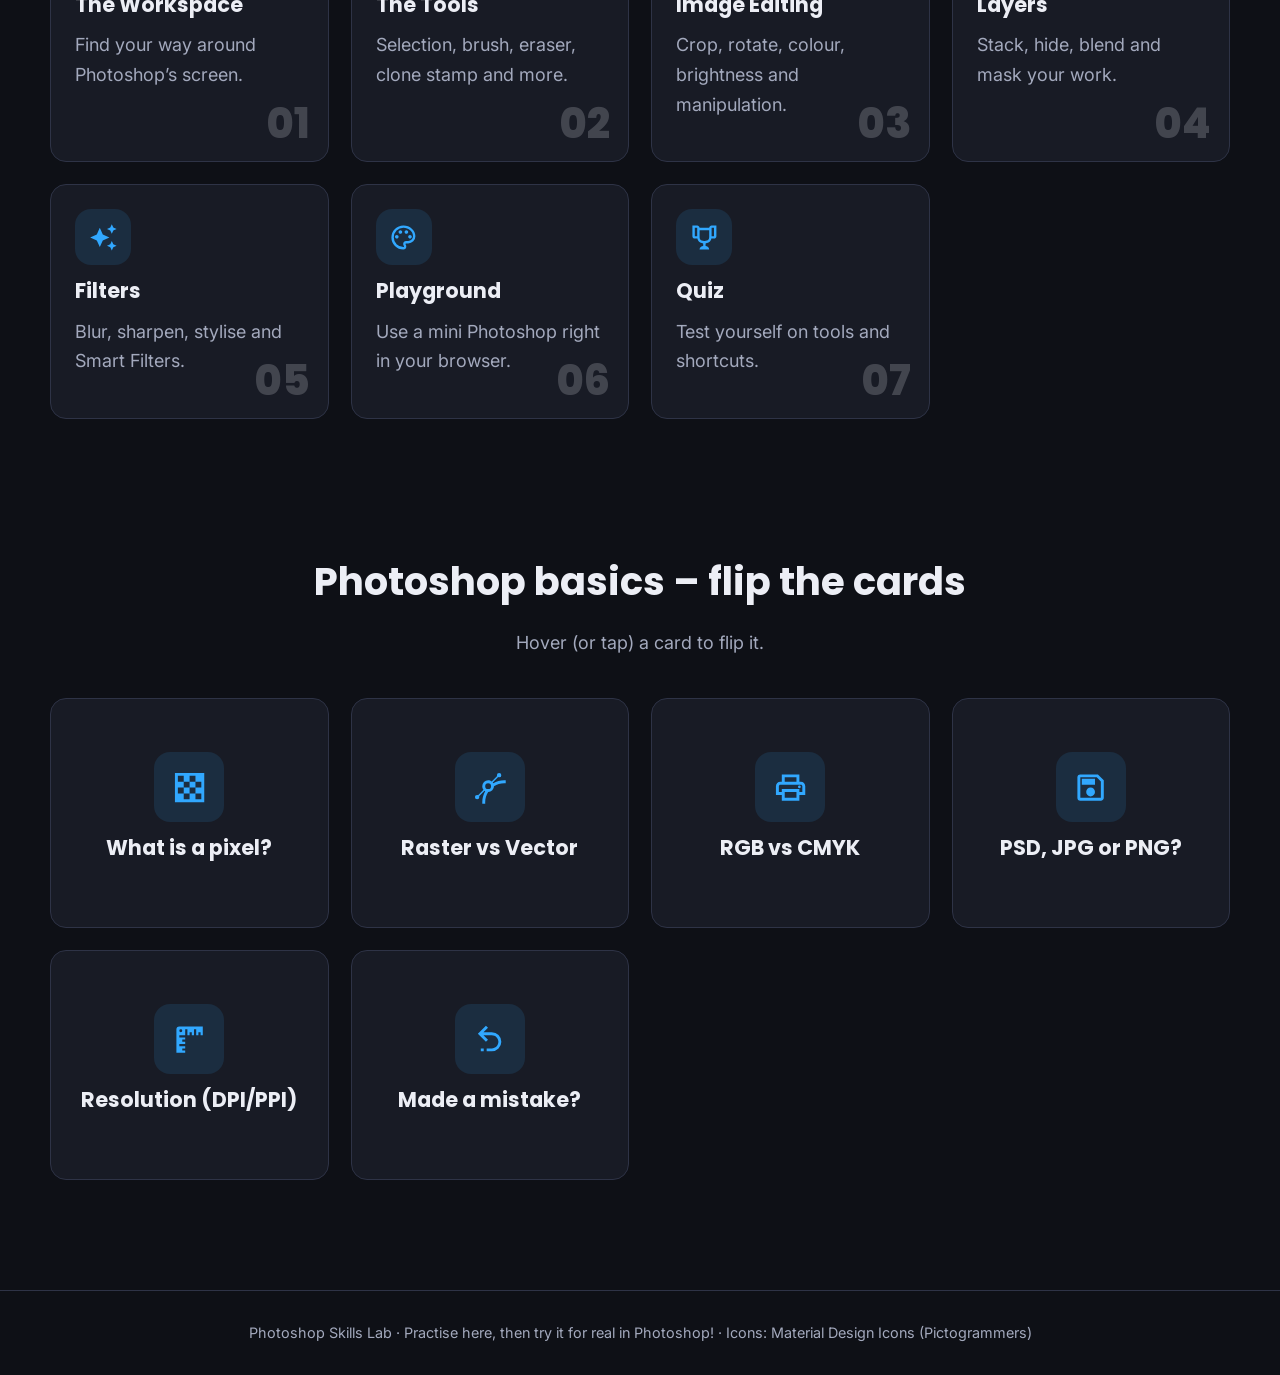
==== commit 035f1834: "Add files via upload" ====
--- a/index.html
+++ b/index.html
@@ -12,18 +12,18 @@
   <header class="hero">
     <div class="blob b1"></div><div class="blob b2"></div><div class="blob b3"></div>
     <div class="floating-icons">
-      <span style="top:18%;left:8%">🖌️</span>
-      <span style="top:30%;right:10%;animation-delay:-2s">🪄</span>
-      <span style="bottom:18%;left:14%;animation-delay:-3s">✂️</span>
-      <span style="bottom:22%;right:16%;animation-delay:-1s">🎨</span>
+      <span style="top:18%;left:8%"><i data-i="brush"></i></span>
+      <span style="top:30%;right:10%;animation-delay:-2s"><i data-i="wand"></i></span>
+      <span style="bottom:18%;left:14%;animation-delay:-3s"><i data-i="lasso"></i></span>
+      <span style="bottom:22%;right:16%;animation-delay:-1s"><i data-i="layers"></i></span>
     </div>
     <div class="container">
-      <span class="pill">UAL Level 1 &amp; Level 2 · Digital</span>
+      <span class="pill">UAL Digital · Photoshop essentials</span>
       <h1 style="margin-top:16px">Learn <span class="grad-text">Adobe Photoshop</span><br>by actually doing it</h1>
       <p class="lead">Tools, layers, colour, filters and photo editing – explained simply, with interactive demos you can try right here in your browser.</p>
       <div class="btn-row" style="justify-content:center">
-        <a class="btn btn-primary" href="workspace.html">🚀 Start learning</a>
-        <a class="btn" href="playground.html">🎨 Jump into the Playground</a>
+        <a class="btn btn-primary" href="workspace.html"><i data-i="rocket"></i> Start learning</a>
+        <a class="btn" href="playground.html"><i data-i="palette"></i> Jump into the Playground</a>
       </div>
     </div>
   </header>
@@ -32,13 +32,13 @@
   <section class="container">
     <div class="section-title reveal">
       <h2>How to use this site</h2>
-      <p>Pick your level at the top right. <strong>Level 1</strong> shows the essentials. <strong>Level 2</strong> adds extra purple “⭐ Level 2 extension” boxes with deeper detail.</p>
+      <p>Work through the pages in order. Purple <strong>“Go further”</strong> boxes add extra detail when you’re ready to push your skills.</p>
     </div>
     <div class="grid">
-      <div class="card reveal"><div class="icon">📖</div><h3>1. Read</h3><p>Short explanations, with shortcut keys shown like <kbd>B</kbd>.</p></div>
-      <div class="card reveal"><div class="icon">👆</div><h3>2. Click &amp; hover</h3><p>Cards open pop-ups with step-by-step instructions. Hover things to see tips.</p></div>
-      <div class="card reveal"><div class="icon">🧪</div><h3>3. Try it</h3><p>Use the sliders and mini tools to see what each setting really does.</p></div>
-      <div class="card reveal"><div class="icon">✅</div><h3>4. Track it</h3><p>Press <em>Mark as learnt</em> on each topic. Your progress bar fills up below.</p></div>
+      <div class="card reveal"><div class="icon"><i data-i="book"></i></div><h3>1. Read</h3><p>Short explanations, with shortcut keys shown like <kbd>B</kbd>.</p></div>
+      <div class="card reveal"><div class="icon"><i data-i="tap"></i></div><h3>2. Click &amp; hover</h3><p>Cards open pop-ups with step-by-step instructions. Hover things to see tips.</p></div>
+      <div class="card reveal"><div class="icon"><i data-i="flask"></i></div><h3>3. Try it</h3><p>Use the sliders and mini tools to see what each setting really does.</p></div>
+      <div class="card reveal"><div class="icon"><i data-i="check-circle"></i></div><h3>4. Track it</h3><p>Press <em>Mark as learnt</em> on each topic. Your progress bar fills up below.</p></div>
     </div>
   </section>
 
@@ -61,48 +61,49 @@
     </div>
     <div class="grid">
       <div class="flip reveal" onclick="this.classList.toggle('flipped')"><div class="flip-inner">
-        <div class="flip-face flip-front"><div class="icon">🟦</div><h3>What is a pixel?</h3></div>
+        <div class="flip-face flip-front"><div class="icon"><i data-i="pixel"></i></div><h3>What is a pixel?</h3></div>
         <div class="flip-face flip-back"><p>A <strong>pixel</strong> is one tiny square of colour. Photos are made of millions of them. Zoom right in on any photo and you will see the squares.</p></div>
       </div></div>
       <div class="flip reveal" onclick="this.classList.toggle('flipped')"><div class="flip-inner">
-        <div class="flip-face flip-front"><div class="icon">📐</div><h3>Raster vs Vector</h3></div>
+        <div class="flip-face flip-front"><div class="icon"><i data-i="vector"></i></div><h3>Raster vs Vector</h3></div>
         <div class="flip-face flip-back"><p>Photoshop is mainly <strong>raster</strong> (pixels) – it goes blurry if you enlarge it too much. <strong>Vector</strong> (Illustrator) uses maths and stays sharp at any size.</p></div>
       </div></div>
       <div class="flip reveal" onclick="this.classList.toggle('flipped')"><div class="flip-inner">
-        <div class="flip-face flip-front"><div class="icon">🖨️</div><h3>RGB vs CMYK</h3></div>
+        <div class="flip-face flip-front"><div class="icon"><i data-i="printer"></i></div><h3>RGB vs CMYK</h3></div>
         <div class="flip-face flip-back"><p><strong>RGB</strong> (Red, Green, Blue) is for screens. <strong>CMYK</strong> (Cyan, Magenta, Yellow, Black) is for printing. Choose this when you make a new document.</p></div>
       </div></div>
       <div class="flip reveal" onclick="this.classList.toggle('flipped')"><div class="flip-inner">
-        <div class="flip-face flip-front"><div class="icon">💾</div><h3>PSD, JPG or PNG?</h3></div>
+        <div class="flip-face flip-front"><div class="icon"><i data-i="save"></i></div><h3>PSD, JPG or PNG?</h3></div>
         <div class="flip-face flip-back"><p><strong>PSD</strong> keeps your layers (save your working file as this!). <strong>JPG</strong> is small, for photos. <strong>PNG</strong> keeps transparent backgrounds.</p></div>
       </div></div>
       <div class="flip reveal" onclick="this.classList.toggle('flipped')"><div class="flip-inner">
-        <div class="flip-face flip-front"><div class="icon">📏</div><h3>Resolution (DPI/PPI)</h3></div>
+        <div class="flip-face flip-front"><div class="icon"><i data-i="ruler"></i></div><h3>Resolution (DPI/PPI)</h3></div>
         <div class="flip-face flip-back"><p><strong>72 ppi</strong> is fine for screens and web. <strong>300 ppi</strong> is the standard for good-quality printing.</p></div>
       </div></div>
       <div class="flip reveal" onclick="this.classList.toggle('flipped')"><div class="flip-inner">
-        <div class="flip-face flip-front"><div class="icon">↩️</div><h3>Made a mistake?</h3></div>
+        <div class="flip-face flip-front"><div class="icon"><i data-i="undo"></i></div><h3>Made a mistake?</h3></div>
         <div class="flip-face flip-back"><p>Press <kbd>Ctrl</kbd>+<kbd>Z</kbd> (Mac: <kbd>⌘</kbd>+<kbd>Z</kbd>) to undo. Press it again to keep going back. The <strong>History</strong> panel shows every step.</p></div>
       </div></div>
     </div>
   </section>
 
+  <script src="js/icons.js"></script>
   <script src="js/main.js"></script>
   <script>
     /* Learning path cards – edit this list to change the path */
     const path = [
-      { id: 'workspace', icon: '🖥️', title: 'The Workspace',  text: 'Find your way around Photoshop’s screen.', href: 'workspace.html' },
-      { id: 'tools',     icon: '🧰', title: 'The Tools',      text: 'Selection, brush, eraser, clone stamp and more.', href: 'tools.html' },
-      { id: 'editing',   icon: '🖼️', title: 'Image Editing',  text: 'Crop, rotate, colour, brightness and manipulation.', href: 'editing.html' },
-      { id: 'layers',    icon: '📚', title: 'Layers',         text: 'Stack, hide, blend and mask your work.', href: 'layers.html' },
-      { id: 'filters',   icon: '✨', title: 'Filters',        text: 'Blur, sharpen, stylise and Smart Filters.', href: 'filters.html' },
-      { id: 'playground',icon: '🎨', title: 'Playground',     text: 'Use a mini Photoshop right in your browser.', href: 'playground.html' },
-      { id: 'quiz',      icon: '🏆', title: 'Quiz',           text: 'Test yourself on tools and shortcuts.', href: 'quiz.html' }
+      { id: 'workspace', icon: 'workspace', title: 'The Workspace',  text: 'Find your way around Photoshop’s screen.', href: 'workspace.html' },
+      { id: 'tools',     icon: 'tools', title: 'The Tools',      text: 'Selection, brush, eraser, clone stamp and more.', href: 'tools.html' },
+      { id: 'editing',   icon: 'editing', title: 'Image Editing',  text: 'Crop, rotate, colour, brightness and manipulation.', href: 'editing.html' },
+      { id: 'layers',    icon: 'layers', title: 'Layers',         text: 'Stack, hide, blend and mask your work.', href: 'layers.html' },
+      { id: 'filters',   icon: 'filters', title: 'Filters',        text: 'Blur, sharpen, stylise and Smart Filters.', href: 'filters.html' },
+      { id: 'playground',icon: 'palette', title: 'Playground',     text: 'Use a mini Photoshop right in your browser.', href: 'playground.html' },
+      { id: 'quiz',      icon: 'trophy', title: 'Quiz',           text: 'Test yourself on tools and shortcuts.', href: 'quiz.html' }
     ];
     const done = getDone();
     document.getElementById('path').innerHTML = path.map((p, i) => `
       <a class="card path-card reveal visible ${done.includes(p.id) ? 'done' : ''}" href="${p.href}" style="text-decoration:none;color:inherit">
-        <div class="icon">${p.icon}</div><h3>${p.title}</h3><p class="muted">${p.text}</p>
+        <div class="icon">${ic(p.icon)}</div><h3>${p.title}</h3><p class="muted">${p.text}</p>
         <span class="num">0${i + 1}</span>
       </a>`).join('');
     const count = path.filter(p => done.includes(p.id)).length;
--- a/css/style.css
+++ b/css/style.css
@@ -3,6 +3,9 @@
    Change the colours in :root to re-theme the whole site.
    ============================================================ */
 @import url('https://fonts.googleapis.com/css2?family=Poppins:wght@500;700;800&family=Inter:wght@400;500;600&display=swap');
+
+/* ---------- icons (see js/icons.js) ---------- */
+svg.ico { width: 1em; height: 1em; fill: currentColor; vertical-align: -0.15em; flex-shrink: 0; }
 
 :root {
   --bg: #0e1016;
@@ -73,12 +76,6 @@
 .nav-links a:hover { color: var(--text); background: var(--panel-2); }
 .nav-links a:hover::after, .nav-links a.active::after { transform: scaleX(1); }
 .nav-links a.active { color: var(--text); }
-.level-switch { display: flex; background: var(--panel-2); border: 1px solid var(--line); border-radius: 999px; padding: 3px; }
-.level-switch button {
-  border: 0; background: none; color: var(--muted); font: 600 .85rem 'Inter'; padding: 6px 12px;
-  border-radius: 999px; cursor: pointer; transition: .25s;
-}
-.level-switch button.on { background: var(--grad); color: #fff; }
 .burger { display: none; margin-left: auto; background: none; border: 0; color: var(--text); font-size: 1.8rem; cursor: pointer; }
 
 @media (max-width: 980px) {
@@ -111,11 +108,20 @@
 .blob.b3 { background: var(--pink); top: 40%; left: 45%; width: 260px; height: 260px; animation-delay: -8s; }
 @keyframes float { 0%,100% { transform: translate(0,0) scale(1); } 50% { transform: translate(40px,-30px) scale(1.12); } }
 .floating-icons span {
-  position: absolute; font-size: 2rem; opacity: .7; animation: bob 6s ease-in-out infinite;
-}
+  position: absolute; font-size: 2.6rem; opacity: .8; animation: bob 6s ease-in-out infinite;
+  width: 64px; height: 64px; display: grid; place-items: center; border-radius: 18px;
+  background: rgba(255,255,255,.06); border: 1px solid rgba(255,255,255,.12); color: var(--accent);
+}
+.floating-icons span:nth-child(2) { color: var(--accent-2); }
+.floating-icons span:nth-child(3) { color: var(--pink); }
+.floating-icons span:nth-child(4) { color: var(--yellow); }
 @keyframes bob { 0%,100% { transform: translateY(0) rotate(0); } 50% { transform: translateY(-18px) rotate(10deg); } }
 .page-hero { padding: 70px 0 40px; text-align: center; position: relative; overflow: hidden; }
-.page-hero .emoji { font-size: 3.5rem; display: inline-block; animation: bob 4s ease-in-out infinite; }
+.page-hero .emoji {
+  font-size: 2.8rem; width: 84px; height: 84px; display: inline-grid; place-items: center; border-radius: 24px;
+  background: var(--grad); color: #fff; box-shadow: 0 12px 30px rgba(168, 85, 247, .35);
+  animation: bob 4s ease-in-out infinite; margin-bottom: 12px;
+}
 
 /* ---------- cards ---------- */
 .grid { display: grid; gap: 22px; grid-template-columns: repeat(auto-fill, minmax(250px, 1fr)); }
@@ -130,7 +136,11 @@
 .card:hover::before { opacity: 1; }
 .card:hover { border-color: var(--accent); box-shadow: var(--shadow); }
 .card.clickable { cursor: pointer; }
-.card .icon { font-size: 2.4rem; margin-bottom: 10px; display: inline-block; transition: transform .35s; }
+.card .icon, .flip-front .icon {
+  font-size: 1.8rem; width: 56px; height: 56px; margin-bottom: 14px; display: inline-grid; place-items: center;
+  border-radius: 16px; background: rgba(49, 168, 255, .12); color: var(--accent); transition: transform .35s, background .35s, color .35s;
+}
+.card:hover .icon { background: var(--grad); color: #fff; }
 .card:hover .icon { transform: scale(1.2) rotate(-8deg); }
 .card .tag { position: absolute; top: 16px; right: 16px; }
 
@@ -145,10 +155,15 @@
 .box.tip  { border-color: var(--green); }
 .box.warn { border-color: var(--orange); }
 .box.info { border-color: var(--accent); }
-.box strong:first-child { display: block; margin-bottom: 4px; }
+.box strong:first-child { display: flex; align-items: center; gap: 8px; margin-bottom: 4px; }
+.box.tip strong:first-child svg { color: var(--green); }
+.box.warn strong:first-child svg { color: var(--orange); }
+.box.info strong:first-child svg { color: var(--accent); }
 .l2 { position: relative; border: 1px dashed var(--accent-2); background: rgba(168, 85, 247, .07); border-radius: 14px; padding: 18px 20px; margin: 18px 0; }
-.l2::before { content: '⭐ Level 2 extension'; display: block; margin-bottom: 8px; font: 700 .75rem 'Inter'; letter-spacing: .05em; text-transform: uppercase; color: var(--accent-2); }
-body[data-level="1"] .l2 { display: none !important; }
+.l2::before {
+  content: 'Go further'; display: block; margin-bottom: 8px; padding-left: 22px; font: 700 .75rem 'Inter'; letter-spacing: .05em; text-transform: uppercase; color: var(--accent-2);
+  background: url("data:image/svg+xml,%3Csvg xmlns='http://www.w3.org/2000/svg' viewBox='0 0 24 24'%3E%3Cpath fill='%23a855f7' d='M12 2 9.2 8.6 2 9.2l5.5 4.7L5.8 21 12 17.3 18.2 21l-1.7-7.1L22 9.2l-7.2-.6z'/%3E%3C/svg%3E") no-repeat left center / 15px;
+}
 
 /* ---------- section titles / two-column layout ---------- */
 .section-title { text-align: center; margin-bottom: 40px; }
@@ -179,17 +194,17 @@
 @keyframes zoomIn { from { opacity: 0; transform: scale(.85); } }
 .modal-head { padding: 22px 26px; background: var(--grad); color: #fff; display: flex; align-items: center; gap: 14px; }
 .modal-head h2 { margin: 0; font-size: 1.6rem; }
-.modal-head .big { font-size: 2.6rem; }
+.modal-head .big { font-size: 2rem; width: 54px; height: 54px; display: grid; place-items: center; border-radius: 16px; background: rgba(255,255,255,.2); flex-shrink: 0; }
 .modal-body { padding: 22px 26px 28px; overflow: auto; }
 .modal-body ol li { margin-bottom: 6px; }
 .modal-close {
-  margin-left: auto; background: rgba(0,0,0,.25); border: 0; color: #fff; width: 40px; height: 40px;
-  border-radius: 50%; font-size: 1.3rem; cursor: pointer; transition: transform .2s;
+  margin-left: auto; background: rgba(0,0,0,.25); border: 0; color: #fff; width: 40px; height: 40px; flex-shrink: 0;
+  border-radius: 50%; font-size: 1.3rem; cursor: pointer; transition: transform .2s; display: grid; place-items: center;
 }
 .modal-close:hover { transform: rotate(90deg); }
 
 /* ---------- toast ---------- */
-.toast {
+.toast { display: flex; align-items: center; gap: 10px;
   position: fixed; bottom: 24px; left: 50%; transform: translate(-50%, 120px); z-index: 300;
   background: var(--panel-2); border: 1px solid var(--accent); padding: 12px 20px; border-radius: 12px;
   box-shadow: var(--shadow); transition: transform .35s; font-weight: 600;
@@ -269,7 +284,7 @@
 .flip:hover .flip-inner, .flip.flipped .flip-inner { transform: rotateY(180deg); }
 .flip-face { position: absolute; inset: 0; backface-visibility: hidden; border-radius: var(--radius); padding: 22px; border: 1px solid var(--line); display: flex; flex-direction: column; justify-content: center; }
 .flip-front { background: var(--panel); text-align: center; align-items: center; }
-.flip-front .icon { font-size: 3rem; }
+.flip-front .icon { font-size: 2.2rem; width: 70px; height: 70px; }
 .flip-back { background: var(--panel-2); transform: rotateY(180deg); font-size: .95rem; border-color: var(--accent); }
 
 /* tables */
@@ -280,7 +295,7 @@
 
 /* filter chips */
 .chips { display: flex; flex-wrap: wrap; gap: 10px; justify-content: center; margin-bottom: 26px; }
-.chip { padding: 8px 16px; border-radius: 999px; border: 1px solid var(--line); background: var(--panel); color: var(--muted); cursor: pointer; font: 600 .92rem 'Inter'; transition: .2s; }
+.chip { display: inline-flex; align-items: center; gap: 7px; text-decoration: none; padding: 8px 16px; border-radius: 999px; border: 1px solid var(--line); background: var(--panel); color: var(--muted); cursor: pointer; font: 600 .92rem 'Inter'; transition: .2s; }
 .chip:hover { color: var(--text); border-color: var(--accent); }
 .chip.on { background: var(--grad); color: #fff; border-color: transparent; }
 .search { max-width: 420px; margin: 0 auto 18px; }
@@ -288,7 +303,7 @@
 /* footer */
 .site-footer { border-top: 1px solid var(--line); padding: 30px 0; margin-top: 40px; color: var(--muted); font-size: .9rem; text-align: center; }
 #to-top {
-  position: fixed; right: 20px; bottom: 20px; width: 48px; height: 48px; border-radius: 50%; border: 0;
+  display: grid; place-items: center; position: fixed; right: 20px; bottom: 20px; width: 48px; height: 48px; border-radius: 50%; border: 0;
   background: var(--grad); color: #fff; font-size: 1.3rem; cursor: pointer; opacity: 0; pointer-events: none; transition: .3s; z-index: 90;
 }
 #to-top.show { opacity: 1; pointer-events: auto; }
@@ -301,7 +316,7 @@
 .ps-toolbar { background: #262a38; border: 1px solid var(--line); border-radius: 14px; padding: 8px; display: flex; flex-direction: column; gap: 6px; position: sticky; top: 80px; }
 .ps-toolbar button {
   width: 100%; aspect-ratio: 1; border: 1px solid transparent; border-radius: 10px; background: none; color: var(--text);
-  font-size: 1.5rem; cursor: pointer; transition: .2s;
+  font-size: 1.45rem; cursor: pointer; transition: .2s; display: grid; place-items: center;
 }
 .ps-toolbar button:hover { background: var(--panel-2); transform: scale(1.08); }
 .ps-toolbar button.active { background: #1d3550; border-color: var(--accent); }
@@ -318,7 +333,7 @@
 .canvas-wrap canvas { display: block; width: 100%; height: auto; }
 #overlay { position: absolute; inset: 0; touch-action: none; cursor: crosshair; }
 .ps-info { background: var(--panel); border: 1px solid var(--line); border-radius: 14px; padding: 18px; }
-.ps-info h3 { display: flex; align-items: center; gap: 10px; }
+.ps-info h3, .ps-info h4 { display: flex; align-items: center; gap: 10px; }
 .ps-info .how { background: var(--panel-2); border-radius: 10px; padding: 12px; font-size: .92rem; }
 .challenge { display: flex; gap: 10px; align-items: flex-start; padding: 8px 0; border-bottom: 1px solid var(--line); font-size: .92rem; cursor: pointer; }
 .challenge input { margin-top: 6px; accent-color: var(--green); transform: scale(1.3); }
@@ -355,3 +370,8 @@
 .big-key { font: 800 4rem 'Poppins'; margin: 10px 0; }
 .confetti { position: fixed; top: -20px; width: 10px; height: 16px; z-index: 400; pointer-events: none; animation: fall linear forwards; }
 @keyframes fall { to { transform: translateY(110vh) rotate(720deg); } }
+
+/* headings & buttons with icons */
+h2 svg.ico, h3 svg.ico { color: var(--accent); }
+.section-icon { display: inline-flex; align-items: center; gap: 12px; }
+.how-card .icon { background: rgba(168,85,247,.14); color: var(--accent-2); }
